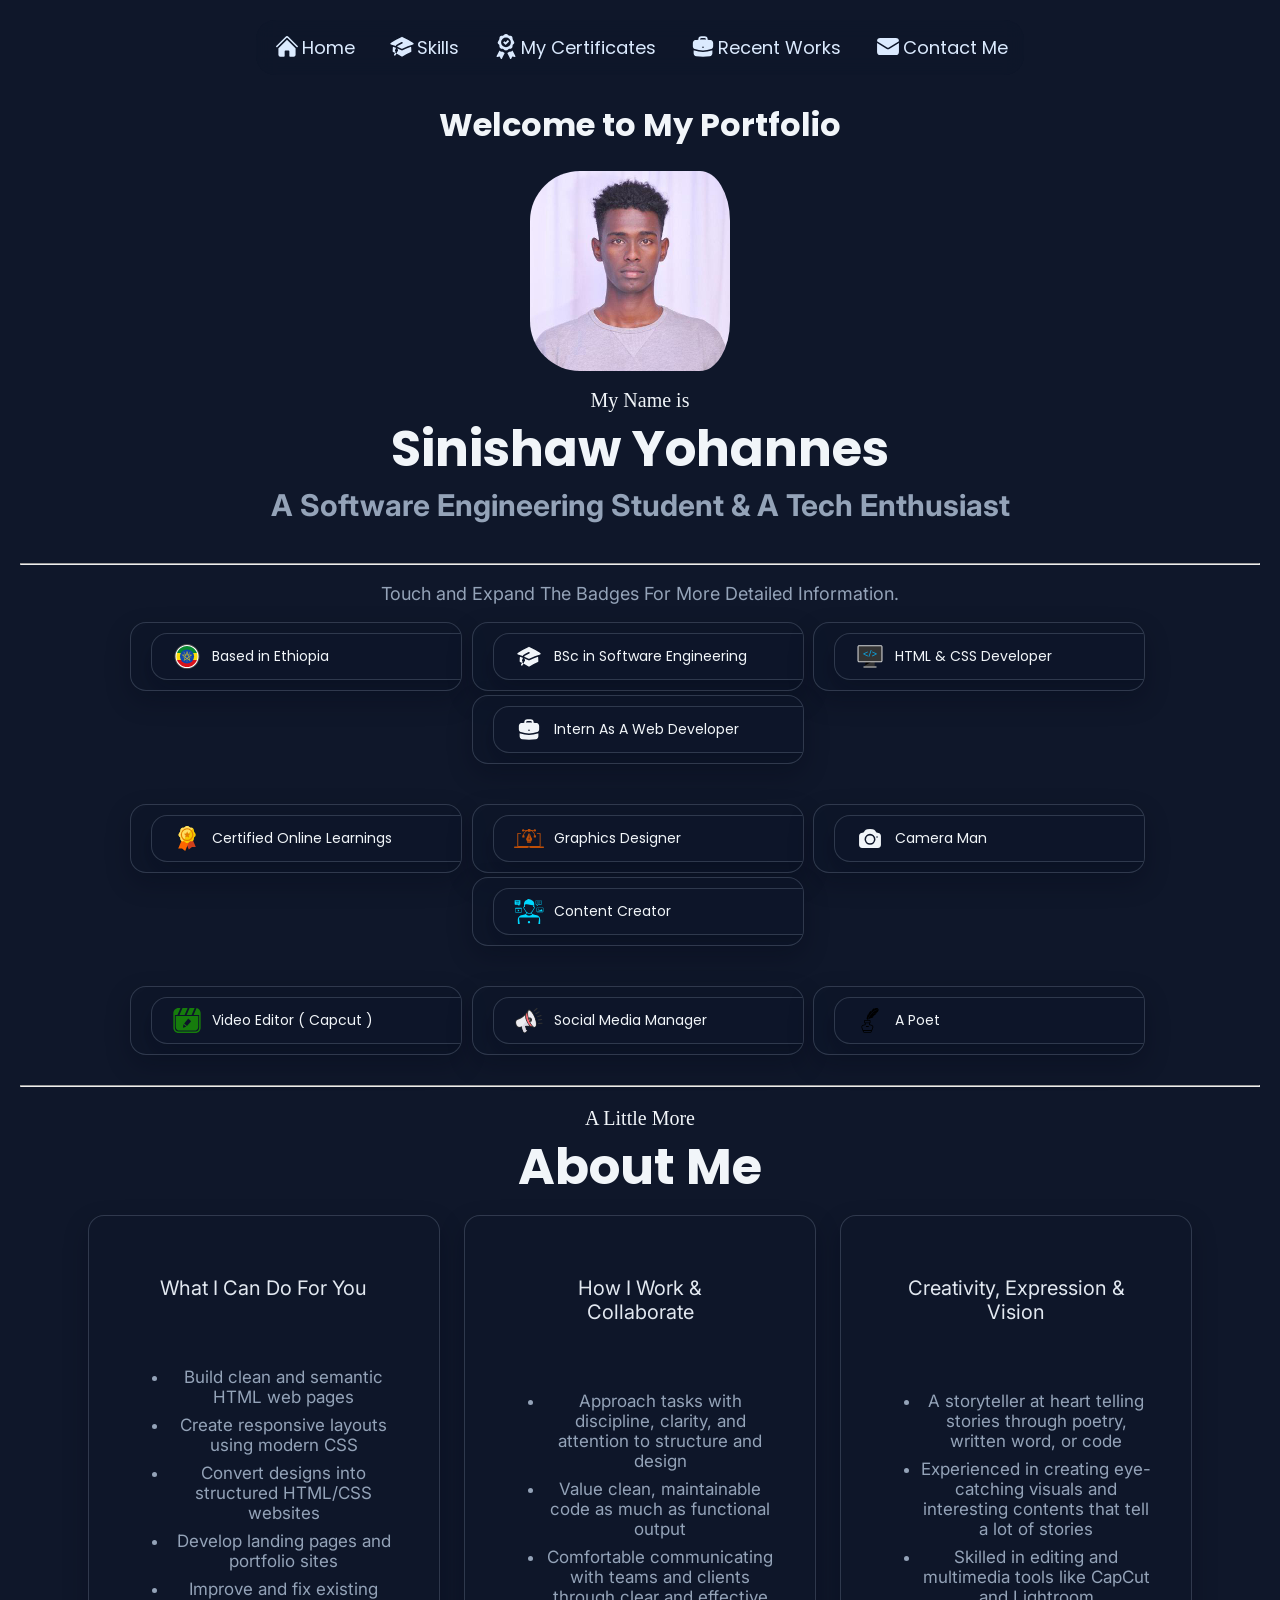
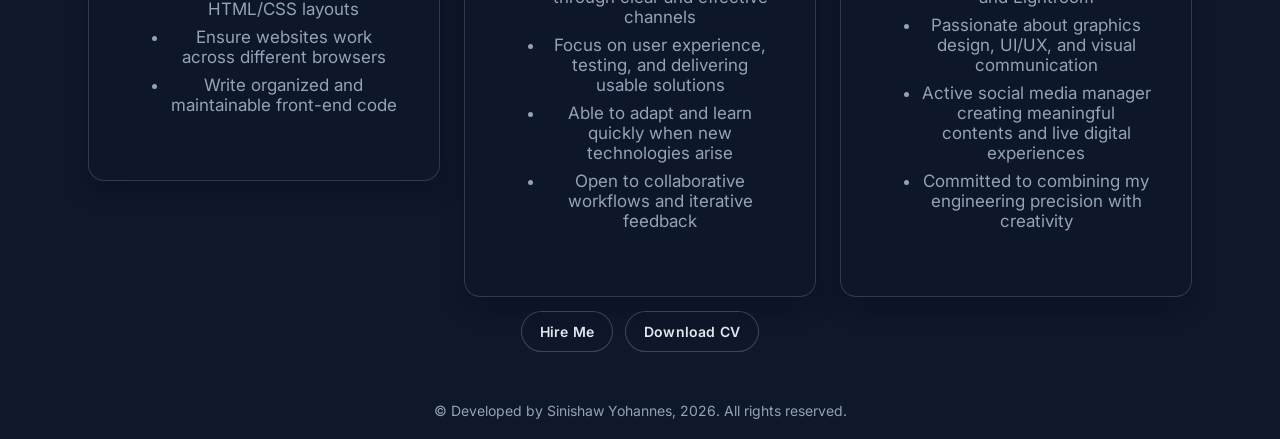
==== index.html @ 32e72fa3 "Fix portfolio structure" ====
<!DOCTYPE html>
<html lang="en">
<head>
    <meta charset="UTF-8">
    <meta name="viewport" content="width=device-width, initial-scale=1.0">
<!-- CSS -->
    <link  href="CSS/navigation.css" rel="stylesheet">
    <link  href="CSS/texts.css" rel="stylesheet">
    <link  href="CSS/body.css" rel="stylesheet">
    <link  href="CSS/badges.css" rel="stylesheet">
    <link  href="CSS/aboutme.css" rel="stylesheet">
    
<!-- Fonts -->
    <link href="https://fonts.googleapis.com/css2?family=Inter:wght@400;600&family=Poppins:wght@600&display=swap" rel="stylesheet">
   <link href="https://fonts.googleapis.com/css2?family=Satisfy&display=swap" rel="stylesheet">
   

</head>

<!-- Navigation Bar -->
<nav>
    <ul>
        <li >
            <a href="index.html">
               <svg xmlns="http://www.w3.org/2000/svg" viewBox="0 0 24 24" fill="currentColor" class="size-6">
                 <path d="M11.47 3.841a.75.75 0 0 1 1.06 0l8.69 8.69a.75.75 0 1 0 1.06-1.061l-8.689-8.69a2.25 2.25 0 0 0-3.182 0l-8.69 8.69a.75.75 0 1 0 1.061 1.06l8.69-8.689Z" />
                  <path d="m12 5.432 8.159 8.159c.03.03.06.058.091.086v6.198c0 1.035-.84 1.875-1.875 1.875H15a.75.75 0 0 1-.75-.75v-4.5a.75.75 0 0 0-.75-.75h-3a.75.75 0 0 0-.75.75V21a.75.75 0 0 1-.75.75H5.625a1.875 1.875 0 0 1-1.875-1.875v-6.198a2.29 2.29 0 0 0 .091-.086L12 5.432Z" />
            </svg>
                Home</a>
        </li>
        <li >
            <a href="HTML/skill.html">
                <svg xmlns="http://www.w3.org/2000/svg" viewBox="0 0 24 24" fill="currentColor" class="size-6">
                 <path d="M11.7 2.805a.75.75 0 0 1 .6 0A60.65 60.65 0 0 1 22.83 8.72a.75.75 0 0 1-.231 1.337 49.948 49.948 0 0 0-9.902 3.912l-.003.002c-.114.06-.227.119-.34.18a.75.75 0 0 1-.707 0A50.88 50.88 0 0 0 7.5 12.173v-.224c0-.131.067-.248.172-.311a54.615 54.615 0 0 1 4.653-2.52.75.75 0 0 0-.65-1.352 56.123 56.123 0 0 0-4.78 2.589 1.858 1.858 0 0 0-.859 1.228 49.803 49.803 0 0 0-4.634-1.527.75.75 0 0 1-.231-1.337A60.653 60.653 0 0 1 11.7 2.805Z" />
                 <path d="M13.06 15.473a48.45 48.45 0 0 1 7.666-3.282c.134 1.414.22 2.843.255 4.284a.75.75 0 0 1-.46.711 47.87 47.87 0 0 0-8.105 4.342.75.75 0 0 1-.832 0 47.87 47.87 0 0 0-8.104-4.342.75.75 0 0 1-.461-.71c.035-1.442.121-2.87.255-4.286.921.304 1.83.634 2.726.99v1.27a1.5 1.5 0 0 0-.14 2.508c-.09.38-.222.753-.397 1.11.452.213.901.434 1.346.66a6.727 6.727 0 0 0 .551-1.607 1.5 1.5 0 0 0 .14-2.67v-.645a48.549 48.549 0 0 1 3.44 1.667 2.25 2.25 0 0 0 2.12 0Z" />
                 <path d="M4.462 19.462c.42-.419.753-.89 1-1.395.453.214.902.435 1.347.662a6.742 6.742 0 0 1-1.286 1.794.75.75 0 0 1-1.06-1.06Z" />
             </svg>
                 Skills</a>
        </li>
        <li >
            <a href="HTML/certificates.html">
                <svg id="Layer_1" data-name="Layer 1" xmlns="http://www.w3.org/2000/svg" viewBox="0 0 92.35 122.88" fill="currentColor" class="size-6">
                <defs><style>.cls-1{fill-rule:evenodd;}</style></defs><title>certified</title>
                <path class="cls-1" d="M46.18,0a9.26,9.26,0,0,1,5.61,1.76C54,3.16,56.45,5.91,59.5,7.65c4.28,2.45,12.22-.93,16.29,5.11,2.37,3.52,2.48,6.28,2.66,9a15.8,15.8,0,0,0,3.72,9.63c5,6.6,6,11,3.45,15.57-1.75,3.11-5.44,4.85-6.29,6.82-1.82,4.2.19,7.37-2.3,12.27a13.05,13.05,0,0,1-7.93,6.78c-3,1-6-.43-8.39.58C56.5,75.19,53.39,79.3,50,80.34a13,13,0,0,1-7.73,0c-3.35-1-6.45-5.15-10.66-6.92-2.4-1-5.4.39-8.39-.58a13,13,0,0,1-7.94-6.78c-2.49-4.9-.48-8.07-2.3-12.27-.85-2-4.54-3.71-6.29-6.82C4.16,42.39,5.2,38,10.19,31.4a15.92,15.92,0,0,0,3.72-9.63c.17-2.73.28-5.49,2.66-9,4.06-6,12-2.66,16.29-5.11,3-1.74,5.51-4.49,7.7-5.88A9.29,9.29,0,0,1,46.18,0ZM89,113.07,77.41,111l-5.73,10.25c-4.16,5.15-6.8-3.31-8-6.26L52.57,94c2.57-.89,5.67-3.47,8.85-6.35,6.35.13,12.27-1,16.62-6.51l12.82,24.75L92,108.22c.87,3.09.41,5.13-3,4.85Zm-85.57,0L15,111l5.73,10.25c4.15,5.15,6.79-3.31,8-6.26L39.78,94c-2.57-.89-5.66-3.47-8.85-6.35-6.35.13-12.27-1-16.62-6.51L1.5,105.85.38,108.22c-.87,3.09-.41,5.13,3,4.85Zm36.13-76.8,4.72,4.45,9.49-9.64c.93-.95,1.52-1.71,2.68-.52l3.76,3.84c1.23,1.22,1.17,1.94,0,3.08L46.38,51c-2.45,2.41-2,2.56-4.51.09l-8.68-8.64a1.09,1.09,0,0,1,.1-1.69l4.36-4.52c.66-.68,1.19-.64,1.87,0Zm6.54-19.34A24.16,24.16,0,1,1,21.91,41.09,24.16,24.16,0,0,1,46.06,16.93Z"/>
                </svg>
                My Certificates</a>
        </li>
        <li >
            <a href="HTML/recentprojects.html">
                <svg xmlns="http://www.w3.org/2000/svg" viewBox="0 0 24 24" fill="currentColor" class="size-6">
                 <path fill-rule="evenodd" d="M7.5 5.25a3 3 0 0 1 3-3h3a3 3 0 0 1 3 3v.205c.933.085 1.857.197 2.774.334 1.454.218 2.476 1.483 2.476 2.917v3.033c0 1.211-.734 2.352-1.936 2.752A24.726 24.726 0 0 1 12 15.75c-2.73 0-5.357-.442-7.814-1.259-1.202-.4-1.936-1.541-1.936-2.752V8.706c0-1.434 1.022-2.7 2.476-2.917A48.814 48.814 0 0 1 7.5 5.455V5.25Zm7.5 0v.09a49.488 49.488 0 0 0-6 0v-.09a1.5 1.5 0 0 1 1.5-1.5h3a1.5 1.5 0 0 1 1.5 1.5Zm-3 8.25a.75.75 0 1 0 0-1.5.75.75 0 0 0 0 1.5Z" clip-rule="evenodd" />
                 <path d="M3 18.4v-2.796a4.3 4.3 0 0 0 .713.31A26.226 26.226 0 0 0 12 17.25c2.892 0 5.68-.468 8.287-1.335.252-.084.49-.189.713-.311V18.4c0 1.452-1.047 2.728-2.523 2.923-2.12.282-4.282.427-6.477.427a49.19 49.19 0 0 1-6.477-.427C4.047 21.128 3 19.852 3 18.4Z" />
             </svg>
                Recent Works</a>
        </li>
        <li >
            <a href="HTML/contactme.html">
                <svg xmlns="http://www.w3.org/2000/svg" viewBox="0 0 24 24" fill="currentColor" class="size-6">
                 <path d="M1.5 8.67v8.58a3 3 0 0 0 3 3h15a3 3 0 0 0 3-3V8.67l-8.928 5.493a3 3 0 0 1-3.144 0L1.5 8.67Z" />
                 <path d="M22.5 6.908V6.75a3 3 0 0 0-3-3h-15a3 3 0 0 0-3 3v.158l9.714 5.978a1.5 1.5 0 0 0 1.572 0L22.5 6.908Z" />
             </svg>
                Contact Me</a>
        </li>
    </ul>
</nav>

<body>
    <h1 class="h1" style="text-align:center;">Welcome to My Portfolio</h1>
    <img src="Images/ME.jfif" alt="Profile Picture" style="display: block; margin-left: auto; margin-right: auto; width: 200px; height: 200px; border-radius: 50px; padding-right: 20px;">
    <br>
    <p class="alm" style="text-align: center; margin-top: 0%;">My Name is</p>
    <h2 class="h2" style="margin-top: 0%;text-align: center;">Sinishaw Yohannes</h2>
    <h4 class="h3" style="text-align: center;">A Software Engineering Student & A Tech Enthusiast</h4><hr>
    
<p class="etb">Touch and Expand The Badges For More Detailed Information.</p>
<div style="text-align: center;">
      <details class="badge">
       <summary class="badge">
        <svg xmlns="http://www.w3.org/2000/svg" shape-rendering="geometricPrecision" text-rendering="geometricPrecision" image-rendering="optimizeQuality" fill-rule="evenodd" clip-rule="evenodd" viewBox="0 0 512 512" class="size-6">
            <path fill="#4D4D4D" fill-rule="nonzero" d="M256 0c70.683 0 134.689 28.663 181.012 74.987C483.336 121.311 512 185.316 512 256c0 70.683-28.664 134.689-74.988 181.012C390.689 483.336 326.683 512 256 512c-70.677 0-134.689-28.664-181.013-74.988C28.663 390.689 0 326.676 0 256c0-70.684 28.663-134.689 74.987-181.013C121.311 28.663 185.316 0 256 0z"/>
            <path fill="#fff" fill-rule="nonzero" d="M256.001 19.596c65.278 0 124.383 26.467 167.162 69.243 42.777 42.78 69.243 101.884 69.243 167.162S465.94 380.384 423.16 423.16c-42.776 42.78-101.881 69.246-167.159 69.246-65.278 0-124.382-26.466-167.162-69.243-42.776-42.779-69.243-101.884-69.243-167.162S46.063 131.619 88.839 88.839c42.78-42.776 101.884-69.243 167.162-69.243z"/>
            <path fill="#DA121A" fill-rule="nonzero" d="M460.082 328.122c-29.706 84.056-109.854 144.286-204.081 144.286-94.229 0-174.376-60.23-204.081-144.286h408.162z"/><path fill="#FCDD09" fill-rule="nonzero" d="M460.083 328.122H51.92c-7.974-22.56-12.326-46.83-12.326-72.121 0-25.428 4.4-49.826 12.456-72.49h407.902c8.056 22.664 12.456 47.062 12.456 72.49 0 25.291-4.354 49.561-12.325 72.121z"/>
            <path fill="#078930" fill-rule="nonzero" d="M459.953 183.511H52.049C81.86 99.647 161.91 39.594 256.001 39.594s174.141 60.053 203.952 143.917z"/><circle fill="#0F47AF" fill-rule="nonzero" cx="256" cy="256" r="144.61"/><path fill-rule="nonzero" d="M287.166 213.103L324 162.407l-36.834 50.696zm0 0zM306.428 272.385l59.598 19.365-59.598-19.365zm0 0z"/>
            <path fill="#FCDD09" fill-rule="nonzero" d="M324.001 349.593l-5.069-15.599-54.733-39.763 22.552-16.384-3.133-9.639-72.304 52.531-5.068 15.599 49.755-36.149 68 49.404zm-38.783-137.904l36.831-50.694 3.9 2.823-36.834 50.696-3.897-2.825zm-26.808 97.335v62.666h-4.821v-62.666h4.821zm-52.096-34.351l-59.595 19.364-1.488-4.576 59.598-19.363 1.485 4.575zm16.57-60.159l-36.834-50.696 3.9-2.823 36.831 50.694-3.897 2.825zm84.287 55.584l59.598 19.363-1.488 4.576-59.595-19.364 1.485-4.575zm-51.173-129.785l-5.066 15.599 20.905 64.339h-27.872l-3.132 9.641h89.37l13.27-9.641h-61.499l-25.976-79.938zm-110.023 79.938l13.267 9.641h67.651l-8.611 26.507 8.201 5.958 27.617-84.998-5.069-15.599-19.006 58.491h-84.05zm42.024 129.342l13.269-9.639 20.908-64.342 22.548 16.385 8.201-5.958-72.304-52.533h-16.402l49.755 36.149-25.975 79.938zm178.025-129.342h-16.399l-54.732 39.765-8.612-26.51h-10.137l27.617 84.998 13.27 9.642-19.006-58.491 67.999-49.404z"/>
            <path fill-rule="nonzero" d="M256 309.024v62.664-62.664zm0 0zM205.571 272.385l-59.597 19.365 59.597-19.365zm0 0zM224.833 213.103L188 162.407l36.833 50.696zm0 0z"/>
        </svg>
        Based in Ethiopia</summary>
        <div class="separator"></div>
        <div class="badge-content">
            <p class="badge-text">I live in Arba Minch,Ethiopia. A City located in Gamo Zone, South Ethiopia Region.</p>
        </div>
    </details>

    <details class="badge">
       <summary class="badge">
           <svg xmlns="http://www.w3.org/2000/svg" viewBox="0 0 24 24" fill="currentColor" class="size-6">
             <path d="M11.7 2.805a.75.75 0 0 1 .6 0A60.65 60.65 0 0 1 22.83 8.72a.75.75 0 0 1-.231 1.337 49.948 49.948 0 0 0-9.902 3.912l-.003.002c-.114.06-.227.119-.34.18a.75.75 0 0 1-.707 0A50.88 50.88 0 0 0 7.5 12.173v-.224c0-.131.067-.248.172-.311a54.615 54.615 0 0 1 4.653-2.52.75.75 0 0 0-.65-1.352 56.123 56.123 0 0 0-4.78 2.589 1.858 1.858 0 0 0-.859 1.228 49.803 49.803 0 0 0-4.634-1.527.75.75 0 0 1-.231-1.337A60.653 60.653 0 0 1 11.7 2.805Z" />
             <path d="M13.06 15.473a48.45 48.45 0 0 1 7.666-3.282c.134 1.414.22 2.843.255 4.284a.75.75 0 0 1-.46.711 47.87 47.87 0 0 0-8.105 4.342.75.75 0 0 1-.832 0 47.87 47.87 0 0 0-8.104-4.342.75.75 0 0 1-.461-.71c.035-1.442.121-2.87.255-4.286.921.304 1.83.634 2.726.99v1.27a1.5 1.5 0 0 0-.14 2.508c-.09.38-.222.753-.397 1.11.452.213.901.434 1.346.66a6.727 6.727 0 0 0 .551-1.607 1.5 1.5 0 0 0 .14-2.67v-.645a48.549 48.549 0 0 1 3.44 1.667 2.25 2.25 0 0 0 2.12 0Z" />
             <path d="M4.462 19.462c.42-.419.753-.89 1-1.395.453.214.902.435 1.347.662a6.742 6.742 0 0 1-1.286 1.794.75.75 0 0 1-1.06-1.06Z" />
           </svg>
        BSc in Software Engineering</summary>
        <div class="separator"></div>
        <div class="badge-content">
            <p class="badge-text">I am currently a 4th year student of Software Engineering in Arba Minch University.</p>
            <p class="badge-text">You can check it <a href="https://smis.amu.edu.et/pages/check_graduate" target="_blank">Here</a> using my student ID: NSR/855/15</p>
        </div>
    </details>

    <details class="badge">
        <summary class="badge">
        <svg version="1.1" id="Layer_1" xmlns="http://www.w3.org/2000/svg" xmlns:xlink="http://www.w3.org/1999/xlink" viewBox="0 0 512 512" xml:space="preserve" fill="#000000" class="size-6">
        <g id="SVGRepo_bgCarrier" stroke-width="0">
        </g><g id="SVGRepo_tracerCarrier" stroke-linecap="round" stroke-linejoin="round"></g>
        <g id="SVGRepo_iconCarrier"> <rect x="160" y="357.424" style="fill:#333333;" width="192" height="108.336"></rect> 
        <polygon points="160,376.16 274.24,376.16 160,434.064 "></polygon> <path style="fill:#999999;" d="M377.456,487.84H134.544c-9.424,0-17.12-7.712-17.12-17.12l0,0c0-9.424,7.712-17.12,17.12-17.12 H377.44c9.424,0,17.12,7.712,17.12,17.12l0,0C394.576,480.144,386.864,487.84,377.456,487.84z"></path> 
        <path style="fill:#D6D6D6;" d="M480,376.16H32c-17.6,0-32-14.4-32-32v-288c0-17.6,14.4-32,32-32h448c17.6,0,32,14.4,32,32v288 C512,361.76,497.6,376.16,480,376.16z"></path> 
        <rect x="21.968" y="46.096" style="fill:#333333;" width="468.16" height="308.128"></rect> <g> <path style="fill:#0BA4E0;" d="M119.664,196.288l91.824-44.56v17.424l-72.832,33.904v0.384l72.832,34.096v17.248l-91.824-44.56 C119.664,210.224,119.664,196.288,119.664,196.288z"></path> 
        <path style="fill:#0BA4E0;" d="M224.928,262.528l47.28-140.448h16.656l-47.28,140.448H224.928z"></path> <path style="fill:#0BA4E0;" d="M392.336,210.624L300.512,254.8v-17.248l74.016-34.096v-0.384l-74.016-34.096v-17.248l91.824,44.176 V210.624z"></path> </g> </g>
        </svg>
        HTML & CSS Developer</summary>
        <div class="separator"></div>
        <div class="badge-content">
            <!-- <p class="badge-text">Skilled in modern full-stack development, including HTML, CSS, JavaScript, React, Node.js, Express, MongoDB & SQL, Git/GitHub, API development and deployment.</p> -->
             <p class="badge-text">I have a strong foundation in HTML and have developed few web projects using HTML and CSS</p>
            <p class="badge-text">Learn more about my skills and projects in the <a href="HTML/skill.html#fswd">Skills</a> and <a href="HTML/recentprojects.html">Projects</a> sections.</p>
        </div>
    </details>

    <details class="badge">
        <summary class="badge">
        <svg xmlns="http://www.w3.org/2000/svg" viewBox="0 0 24 24" fill="currentColor" class="size-6">
        <path fill-rule="evenodd" d="M7.5 5.25a3 3 0 0 1 3-3h3a3 3 0 0 1 3 3v.205c.933.085 1.857.197 2.774.334 1.454.218 2.476 1.483 2.476 2.917v3.033c0 1.211-.734 2.352-1.936 2.752A24.726 24.726 0 0 1 12 15.75c-2.73 0-5.357-.442-7.814-1.259-1.202-.4-1.936-1.541-1.936-2.752V8.706c0-1.434 1.022-2.7 2.476-2.917A48.814 48.814 0 0 1 7.5 5.455V5.25Zm7.5 0v.09a49.488 49.488 0 0 0-6 0v-.09a1.5 1.5 0 0 1 1.5-1.5h3a1.5 1.5 0 0 1 1.5 1.5Zm-3 8.25a.75.75 0 1 0 0-1.5.75.75 0 0 0 0 1.5Z" clip-rule="evenodd" />
        <path d="M3 18.4v-2.796a4.3 4.3 0 0 0 .713.31A26.226 26.226 0 0 0 12 17.25c2.892 0 5.68-.468 8.287-1.335.252-.084.49-.189.713-.311V18.4c0 1.452-1.047 2.728-2.523 2.923-2.12.282-4.282.427-6.477.427a49.19 49.19 0 0 1-6.477-.427C4.047 21.128 3 19.852 3 18.4Z" />
        </svg>
        Intern As A Web Developer</summary>
        <div class="separator"></div>
        <div class="badge-content">
            <p class="badge-text">I am currently pursuing a 4-month internship as a web developer at Gamo Zone Science and Technology Department, where I will be learning and gaining practical experience in building and maintaining web applications.</p>
        </div>
    </details>

</div>
   
<br><br>

<div style="text-align: center;">

     <details class="badge">
        <summary class="badge">
        <?xml version="1.0" encoding="UTF-8"?>
        <!DOCTYPE svg PUBLIC "-//W3C//DTD SVG 1.1//EN" "http://www.w3.org/Graphics/SVG/1.1/DTD/svg11.dtd">
        <svg xmlns="http://www.w3.org/2000/svg" xml:space="preserve" width="360px" height="512px" version="1.1" shape-rendering="geometricPrecision" text-rendering="geometricPrecision" image-rendering="optimizeQuality" fill-rule="evenodd" clip-rule="evenodd" viewBox="0 0 360 511.48" xmlns:xlink="http://www.w3.org/1999/xlink" xmlns:xodm="http://www.corel.com/coreldraw/odm/2003" class="size-6">
        <g id="Layer_x0020_1">
        <metadata id="CorelCorpID_0Corel-Layer"/>
        <polygon fill="#D0401B" points="144.83,306.61 296.28,280.53 360,429.51 281.2,428.61 216.45,481.14 "/>
        <polygon fill="#FF6600" points="231.94,290.08 69.57,294.38 0,459.86 78.8,458.95 143.55,511.48 "/>
        <path fill="#F5C800" d="M183.21 0.03c9.35,-0.4 16.72,2.86 24.15,7.59 9.44,5.98 20.06,17.8 33.17,25.3 18.45,10.54 52.61,-4 70.11,21.99 10.21,15.16 10.69,27.04 11.45,38.78 0.82,12.67 3.04,24.32 16,41.47 21.47,28.38 25.94,47.27 14.88,66.96 -7.54,13.42 -23.41,20.88 -27.09,29.38 -7.81,18.09 0.83,31.72 -9.87,52.81 -7.43,14.62 -18.89,24.26 -34.16,29.18 -12.88,4.14 -25.8,-1.85 -36.1,2.48 -18.12,7.61 -31.48,25.3 -45.89,29.77 -5.57,1.73 -11.11,2.58 -16.65,2.54 -5.53,0.04 -11.08,-0.81 -16.64,-2.54 -14.42,-4.47 -27.78,-22.16 -45.9,-29.77 -10.3,-4.33 -23.22,1.66 -36.1,-2.48 -15.26,-4.92 -26.73,-14.56 -34.16,-29.18 -10.7,-21.09 -2.06,-34.72 -9.87,-52.81 -3.68,-8.5 -19.55,-15.96 -27.09,-29.38 -11.06,-19.69 -6.58,-38.58 14.88,-66.96 12.96,-17.15 15.18,-28.8 16,-41.47 0.76,-11.74 1.24,-23.62 11.45,-38.78 17.5,-25.99 51.66,-11.45 70.11,-21.99 13.12,-7.5 23.73,-19.32 33.17,-25.3 7.44,-4.73 14.81,-7.99 24.15,-7.59z"/>
        <path fill="#FFDD61" d="M183.21 0.04c9.35,-0.41 16.71,2.86 24.15,7.58 9.44,5.98 20.06,17.8 33.17,25.3 14.67,8.38 39.28,0.91 57.54,10.56l-206.12 271.42c-2.45,-0.2 -4.92,-0.62 -7.38,-1.41 -15.27,-4.92 -26.73,-14.55 -34.16,-29.18 -10.7,-21.09 -2.06,-34.72 -9.87,-52.81 -3.68,-8.5 -19.55,-15.96 -27.09,-29.38 -11.06,-19.69 -6.58,-38.58 14.87,-66.96 12.97,-17.14 15.19,-28.8 16.01,-41.47 0.76,-11.74 1.24,-23.62 11.44,-38.78 17.51,-26 51.68,-11.45 70.12,-21.99 13.12,-7.5 23.74,-19.32 33.17,-25.3 7.44,-4.72 14.81,-7.99 24.15,-7.58z"/>
        <circle fill="#E37E00" cx="182.71" cy="176.83" r="130.04"/>
        <path fill="#F5C800" d="M182.71 72.88c57.41,0 103.94,46.54 103.94,103.95 0,57.41 -46.53,103.95 -103.94,103.95 -57.41,0 -103.95,-46.54 -103.95,-103.95 0,-57.41 46.54,-103.95 103.95,-103.95z"/>
        <path fill="#FFDD61" d="M182.71 72.88c27.48,0 52.49,10.67 71.07,28.09l-127.44 163.2c-4.62,-2.98 -8.99,-6.33 -13.07,-9.99 -21.18,-19.02 -34.51,-46.63 -34.51,-77.35 0,-57.41 46.54,-103.95 103.95,-103.95z"/>
        <path fill="#E37E00" fill-rule="nonzero" d="M185.78 116.08l16.31 38.19 41.36 3.71c1.83,0.16 3.18,1.77 3.02,3.59 -0.07,0.89 -0.49,1.67 -1.12,2.21l0 0 -31.29 27.33 9.26 40.5c0.41,1.79 -0.71,3.57 -2.5,3.98 -0.92,0.21 -1.83,0.02 -2.56,-0.45l-35.55 -21.26 -35.66 21.32c-1.57,0.94 -3.61,0.43 -4.55,-1.14 -0.46,-0.77 -0.57,-1.64 -0.39,-2.45l0 0 9.26 -40.5 -31.3 -27.33c-1.38,-1.2 -1.52,-3.3 -0.31,-4.68 0.61,-0.7 1.46,-1.08 2.32,-1.13l41.26 -3.7 16.32 -38.21c0.72,-1.69 2.67,-2.47 4.35,-1.75 0.84,0.35 1.45,1 1.77,1.77l0 0z"/>
        </g>
       </svg>
        Certified Online Learnings</summary>
        <div class="separator"></div>
        <div class="badge-content">
            <!-- <p class="badge-text">I have completed various online courses and certifications in web development, including HTML, CSS, JavaScript, React, Node.js, Express, MongoDB & SQL, Git/GitHub, API development and deployment.</p> -->
             <p class="badge-text">I have completed various online courses and certifications including HTML and CSS</p>
            <p class="badge-text">You can check my certifications on <a href="HTML/certificates.html">My Certificates</a> section.</p>
    </div>
    </details>

    <details class="badge">
        <summary class="badge">
        <svg id="Layer_1" data-name="Layer 1" xmlns="http://www.w3.org/2000/svg" viewBox="0 0 122.88 77.39" class="size-6" fill="hsla(24, 100%, 46%, 0.801)">
        <defs><style>.cls-1{fill-rule:evenodd;}</style></defs><title>graphic-designing</title>
        <path class="cls-1" d="M2.52,71.63H15.11a2.19,2.19,0,0,1-1.63-2.1V18a2.18,2.18,0,0,1,2.18-2.17h13.8l-.89,3.58H17.37V68.91h87.86V19.4h-11l-1-3.58h13.46A2.17,2.17,0,0,1,108.82,18V69.52a2.17,2.17,0,0,1-1.63,2.1h13.17c3.36,0,3.36,5.77,0,5.77H2.52c-3.36,0-3.36-5.76,0-5.76ZM57.71,0h8.58a1.15,1.15,0,0,1,1.15,1.15V4H81a4.57,4.57,0,0,1,1.1-1.75h0a4.64,4.64,0,0,1,6.58,0h0a4.64,4.64,0,0,1,0,6.58h0a4.64,4.64,0,0,1-6.58,0h0A4.61,4.61,0,0,1,81,7H74a25.23,25.23,0,0,1,6.06,4.89A27.14,27.14,0,0,1,86.72,25.7H88.6A1.37,1.37,0,0,1,90,27.08v6.29a1.37,1.37,0,0,1-1.37,1.38H82.38A1.38,1.38,0,0,1,81,33.37V27.08a1.38,1.38,0,0,1,1.38-1.38h1.44a24.26,24.26,0,0,0-5.88-11.85,22.1,22.1,0,0,0-10.5-6.47V9.83A1.15,1.15,0,0,1,66.29,11H57.71a1.14,1.14,0,0,1-1.15-1.15V7.38a22,22,0,0,0-10.7,6.74A24.57,24.57,0,0,0,40.21,25.7h1.41A1.38,1.38,0,0,1,43,27.08v6.29a1.38,1.38,0,0,1-1.38,1.38H35.4A1.38,1.38,0,0,1,34,33.37V27.08A1.38,1.38,0,0,1,35.4,25.7h1.91a27.42,27.42,0,0,1,6.42-13.47A25.13,25.13,0,0,1,50,7H41.91a4.53,4.53,0,0,1-1.1,1.74h0a4.63,4.63,0,0,1-3.29,1.37,4.7,4.7,0,0,1-3.3-1.37h0a4.64,4.64,0,0,1,0-6.58h0a4.64,4.64,0,0,1,6.58,0h0A4.57,4.57,0,0,1,41.91,4H56.56V1.15A1.14,1.14,0,0,1,57.71,0ZM74.66,40.74,70.21,52.12,53.8,51.91,49.26,40.74c3.9-7,7.87-15.49,9.91-23l2.16.24L61.25,38.1a2.12,2.12,0,1,0,1.29-.05l.06-19.91L65.08,18c1.81,7.51,5.74,16,9.58,22.71ZM69.82,57H53.88V53.82H69.82V57ZM57.87,72.58H65c1.61,0,1.61,3.13,0,3.13H57.87c-1.61,0-1.62-3.13,0-3.13Z"/>
        </svg>
        Graphics Designer</summary>
        <div class="separator"></div>
        <div class="badge-content">
            <p class="badge-text">I have a passion for graphic design and have created various designs for personal projects and clients, including logos, social media graphics, posters, and more.</p>
            <p class="badge-text">You can check my previous graphic design projects in the <a href="HTML/recentprojects.html#gd">Graphic Design</a> section inside <a href="HTML/recentprojects.html">Recent Projects</a> tab.</p>
    </details>

    <details class="badge">
        <summary class="badge">
        <svg xmlns="http://www.w3.org/2000/svg" viewBox="0 0 24 24" fill="currentColor" class="size-6">
        <path d="M12 9a3.75 3.75 0 1 0 0 7.5A3.75 3.75 0 0 0 12 9Z" />
        <path fill-rule="evenodd" d="M9.344 3.071a49.52 49.52 0 0 1 5.312 0c.967.052 1.83.585 2.332 1.39l.821 1.317c.24.383.645.643 1.11.71.386.054.77.113 1.152.177 1.432.239 2.429 1.493 2.429 2.909V18a3 3 0 0 1-3 3h-15a3 3 0 0 1-3-3V9.574c0-1.416.997-2.67 2.429-2.909.382-.064.766-.123 1.151-.178a1.56 1.56 0 0 0 1.11-.71l.822-1.315a2.942 2.942 0 0 1 2.332-1.39ZM6.75 12.75a5.25 5.25 0 1 1 10.5 0 5.25 5.25 0 0 1-10.5 0Zm12-1.5a.75.75 0 1 0 0-1.5.75.75 0 0 0 0 1.5Z" clip-rule="evenodd" />
        </svg>
        Camera Man</summary>
        <div class="separator"></div>
        <div class="badge-content">
            <p class="badge-text">I have experience in photography and videography, capturing moments and creating visual content for personal projects and clients.</p>
            <p class="badge-text">You can check my previous photography and videography projects in the <a href="HTML/recentprojects.html#cw">Camera Works</a> section inside <a href="HTML/recentprojects.html">Recent Projects</a> tab.</p>
    </details>

    <details class="badge">
        <summary class="badge">
        <svg xmlns="http://www.w3.org/2000/svg" shape-rendering="geometricPrecision" text-rendering="geometricPrecision" image-rendering="optimizeQuality" fill-rule="evenodd" clip-rule="evenodd" viewBox="0 0 512 445.97" class="size-6" fill="#00d8ff">
        <path d="m76.83 122.53-20.86-20.01H8.46c-2.3 0-4.42-.96-5.96-2.48A8.42 8.42 0 0 1 0 94.06V29.13c0-2.33.97-4.44 2.49-5.97l.21-.19c1.52-1.43 3.57-2.31 5.76-2.31h85.18c2.3 0 4.43.97 5.96 2.5 1.53 1.53 2.5 3.66 2.5 5.97v64.93c0 2.31-.95 4.43-2.49 5.97l-.21.19a8.418 8.418 0 0 1-5.76 2.3H82.6v17.82c0 1.83-1.48 3.31-3.3 3.31-.99 0-1.87-.43-2.47-1.12zm325.96-10.13 17.14-16.43c.66-.64 1.52-.95 2.38-.95l50.87-.02c.53 0 1.03-.22 1.37-.56.34-.35.57-.85.57-1.38V34.44c0-.52-.23-1.02-.58-1.36-.35-.35-.84-.58-1.36-.58h-88.76c-.51 0-1.01.23-1.36.58-.35.35-.58.84-.58 1.36v58.62c0 .52.22 1.02.58 1.37.34.34.84.57 1.36.57h14.94c1.89 0 3.43 1.55 3.43 3.44v13.96zM255.64 393.17c11.22 0 20.32 9.1 20.32 20.32s-9.1 20.31-20.32 20.31-20.31-9.09-20.31-20.31c0-11.22 9.09-20.32 20.31-20.32zm-52.16-115.82c26.42 29.69 86.25 24.46 108.37.15-5.14-5.74-10.61-13.78-15.32-20.68-1.06-1.55-2.07-3.04-3.04-4.44-9.98 6.72-21.86 10.85-36.76 10.81-16.59-.04-29.5-5.73-40.23-14.43-3.02 8.99-7.43 21.37-11.69 27.27-.38.53-.83.97-1.33 1.32zm102.84 52.62H92.33c-8.14 0-14.75 7.62-13.53 16.93l12.82 99.07H59.03c.02-52.91-18.75-117.82 36.61-148.69 20.62-11.5 78.61-15.4 101.79-30.59 3.55-6.65 7.48-18.59 9.82-25.71.27-.8-.16.52.24-.69-8.52-9.15-15.48-19.96-22.17-30.59l-19.09-30.35c-6.98-10.42-10.61-19.94-10.84-27.74-.1-3.68.52-7.02 1.88-9.94 1.42-3.07 3.61-5.64 6.57-7.63 1.37-.93 2.92-1.71 4.62-2.36-1.24-16.46-1.7-37.22-.9-54.58.41-4.13 1.2-8.25 2.35-12.37 6.99-24.98 28.46-42.97 52.98-51.44 11.89-4.11 7.3-13.91 19.33-13.26 28.5 1.56 72.47 19.92 89.37 39.41 23.68 27.3 17.57 60.91 16.77 94.21 5.3 1.61 8.69 4.97 10.08 10.4 1.54 6.02-.13 14.51-5.24 26.08h-.01c-.1.21-.2.42-.32.62l-21.76 35.84c-8.39 13.81-16.91 27.66-28.27 38.3l-.56.51c1.09 1.57 2.27 3.29 3.5 5.1 3.78 5.54 8.08 11.85 12.07 16.78 23.64 14.7 80.55 18.66 100.88 30 50.9 28.37 33.5 98.44 36.46 148.69h-32.44l12.82-99.07c1.21-9.32-5.39-16.93-13.53-16.93H306.32zM179.47 140.49c-4.23.17-7.43 1.05-9.63 2.52-1.25.84-2.17 1.91-2.76 3.18-.65 1.42-.95 3.14-.9 5.12.17 5.81 3.21 13.4 9.1 22.15l.08.13 19.1 30.36c7.66 12.18 15.68 24.59 25.66 33.71 9.59 8.77 21.23 14.71 36.61 14.75 16.67.04 28.86-6.14 38.75-15.4 10.29-9.62 18.41-22.83 26.41-36l21.51-35.43c4.01-9.15 5.47-15.27 4.55-18.86-.54-2.14-2.91-3.18-6.93-3.39-.85-.04-1.73-.05-2.62-.03-.96.03-1.96.1-3 .19-.58.06-1.13.02-1.67-.1-1.91.1-3.88-.03-5.89-.33l7.37-32.6c-54.66 8.62-95.54-31.98-153.32-8.11l4.16 38.42c-2.33.11-4.54.03-6.58-.28zm249.61 33.4c4.09 0 7.41 3.32 7.41 7.42 0 4.09-3.32 7.42-7.41 7.42-4.1 0-7.43-3.33-7.43-7.42 0-4.1 3.33-7.42 7.43-7.42zm30.69 31.85 14.85-25.67 19.79 25.53v14.35h-84.92v-4.94l13.49-.31 6.18-15.15 3.09 10.82h9.28l8.04-20.72 10.2 16.09zm-55.47-55.26h95.3c3.4 0 6.51 1.4 8.76 3.64l.2.23c2.13 2.23 3.44 5.26 3.44 8.54v61.14c0 3.39-1.4 6.5-3.65 8.75-2.27 2.26-5.35 3.66-8.75 3.66h-95.3c-3.39 0-6.5-1.41-8.75-3.66a12.327 12.327 0 0 1-3.65-8.75v-61.14c0-3.41 1.4-6.52 3.65-8.77a12.36 12.36 0 0 1 8.75-3.64zm95.3 7.83h-95.3c-1.25 0-2.4.52-3.23 1.34-.82.83-1.34 1.98-1.34 3.24v61.14c0 1.26.52 2.41 1.34 3.23a4.5 4.5 0 0 0 3.23 1.35h95.3c1.25 0 2.4-.51 3.22-1.34a4.54 4.54 0 0 0 1.35-3.24v-61.14c0-1.2-.47-2.3-1.21-3.12l-.13-.12a4.61 4.61 0 0 0-3.23-1.34zm-98.87-81c-1.9 0-3.45-1.54-3.45-3.44s1.55-3.44 3.45-3.44h47.56a3.44 3.44 0 1 1 0 6.88h-47.56zm0-21.1c-1.9 0-3.45-1.54-3.45-3.44s1.55-3.45 3.45-3.45h58.32c1.9 0 3.44 1.55 3.44 3.45 0 1.9-1.54 3.44-3.44 3.44h-58.32zm22.95 45.67-21.8 20.9c-.63.68-1.53 1.11-2.52 1.11-1.9 0-3.44-1.55-3.44-3.44v-18.57h-11.5c-2.42 0-4.64-1-6.23-2.59a8.843 8.843 0 0 1-2.59-6.23V34.44c0-2.41 1.01-4.63 2.6-6.22 1.6-1.6 3.81-2.6 6.22-2.6h88.76c2.41 0 4.63 1 6.22 2.6a8.783 8.783 0 0 1 2.59 6.22v58.62c0 2.42-.99 4.62-2.58 6.22-1.61 1.6-3.81 2.6-6.23 2.6h-49.5zM21.51 156.72h94.58c3.24 0 6.21 1.34 8.34 3.49 2.16 2.13 3.49 5.1 3.49 8.34v61.49c0 3.23-1.34 6.19-3.48 8.33-2.16 2.16-5.12 3.5-8.35 3.5H21.51c-3.24 0-6.2-1.34-8.35-3.48l-.24-.27c-2-2.12-3.23-4.97-3.23-8.08v-61.49c0-3.24 1.33-6.2 3.47-8.34 2.16-2.15 5.12-3.49 8.35-3.49zm38.98 32.42 19.88 13.87c.35.21.66.49.9.85.94 1.35.6 3.21-.75 4.14l-19.84 13.71c-.52.43-1.18.68-1.89.68-1.65 0-2.99-1.34-2.99-2.99v-27.83c.02-.59.19-1.19.56-1.7a2.957 2.957 0 0 1 4.13-.73zm59.62-13.08H17.49v53.98c0 1.03.39 1.98 1.02 2.68l.17.16c.73.72 1.74 1.18 2.83 1.18h94.58c1.1 0 2.12-.45 2.83-1.17.74-.74 1.19-1.75 1.19-2.85v-53.98zM77.98 67.73c2.4 0 4.35 1.94 4.35 4.34 0 2.39-1.95 4.34-4.35 4.34H32.35c-2.39 0-4.34-1.95-4.34-4.34 0-2.4 1.95-4.34 4.34-4.34h45.63zm0-23.16c2.4 0 4.35 1.95 4.35 4.34 0 2.4-1.95 4.35-4.35 4.35H22.03c-2.4 0-4.35-1.95-4.35-4.35 0-2.39 1.95-4.34 4.35-4.34h55.95z"/>
        </svg>
        Content Creator</summary>
        <div class="separator"></div>
        <div class="badge-content">
            <p class="badge-text">I have experience in creating content for YouTube. I enjoy creating and sharing experiences through multimedia content.</p>
            <p class="badge-text">You can check my previous content creation projects for YouTube in the <a href="HTML/recentprojects.html#ccsmve">Content Creation</a> section inside <a href="HTML/recentprojects.html">Recent Projects</a> tab.</p>
    </div>
    </details>

</div>

<br><br>

<div style="text-align: center;">

    <details class="badge">
        <summary class="badge">
        <svg xmlns="http://www.w3.org/2000/svg" shape-rendering="geometricPrecision" text-rendering="geometricPrecision" image-rendering="optimizeQuality" fill-rule="evenodd" clip-rule="evenodd" viewBox="0 0 512 468.554" class="size-6" fill="#1caa00b2">
        <path d="M45.451 148.06h421.098v206.033c0 37.884-31.128 69.009-69.012 69.009H114.463c-37.906 0-69.012-31.102-69.012-69.009V148.06zM97.632 0h36.134l-56.57 129.552H28.619v241.373c0 18.956 7.776 36.205 20.289 48.717 12.519 12.519 29.777 20.292 48.724 20.292h316.736c18.941 0 36.196-7.78 48.715-20.298 12.518-12.519 20.298-29.774 20.298-48.711V129.552h-103.43l55.552-127.23c18.413 4.103 34.911 13.441 47.818 26.351C501.017 46.364 512 70.788 512 97.632v273.293c0 26.841-10.995 51.255-28.682 68.946-17.691 17.69-42.112 28.683-68.95 28.683H97.632c-26.845 0-51.269-10.986-68.959-28.677C10.989 422.193 0 397.785 0 370.925V97.632c0-26.867 10.983-51.281 28.667-68.965C46.351 10.983 70.765 0 97.632 0zm74.069 0h96.15l-56.57 129.552h-96.15L171.701 0zm133.63 0h93.252l-56.567 129.552h-93.258L305.331 0zm-63.062 353.629l-61.812 16.466 8.951-66.325 52.861 49.859zm33.858-150.64c1.593-1.835 4.879-2.678 7.14-1.068l46.834 42.597c1.985 1.982 1.906 5.026-.158 7.15l-74.239 86.891-52.807-49.862 73.23-85.708z"/>
        </svg>
        Video Editor ( Capcut )</summary>
        <div class="separator"></div>
        <div class="badge-content">
            <p class="badge-text">I have experience in video editing using Capcut. I edit videos for YouTube and other platforms.</p>
            <p class="badge-text">You can check my previous video editing projects for YouTube in the <a href="/HTML/recentprojects.html#ccsmve">Content Creation</a> section inside <a href="/HTML/recentprojects.html">Recent Projects</a> tab.</p> 
    </details>

    <details class="badge">
        <summary class="badge">
        <svg xmlns="http://www.w3.org/2000/svg" shape-rendering="geometricPrecision" text-rendering="geometricPrecision" image-rendering="optimizeQuality" fill-rule="evenodd" clip-rule="evenodd" viewBox="0 0 512 470.605" class="size-6">
        <path fill="#333" fill-rule="nonzero" d="M344.323 189.398c-185.654-509.961 164.288 451.303 0 0zM.006 274.208c-.296-26.257 9.654-49.868 32.868-59.155.862-1.3 1.707-2.308 3.211-3.568 2.682-2.25 5.117-2.917 8.271-4.119 111.299-40.944 154.013-104.741 178.306-141.025 7.092-10.592 12.749-19.04 18.586-24.867 3.238-3.233 5.784-5.311 9.611-6.748 3.955-1.486 7.636-1.621 12.763-.797 11.258 1.807 22.804 9.317 34.09 21.008 24.993 25.89 51.345 74.957 69.931 126.007 18.674 51.3 29.726 105.327 24.013 140.899-2.355 14.671-7.549 26.712-16.147 35.01l-.013-.013c-.499.479-1.046.923-1.638 1.325-5.906 4.013-11.477 5.573-17.242 5.793-4.982.191-9.346-.656-14.195-1.663-8.73-1.815-17.087-4.198-26.095-6.766-29.331-8.361-65.922-18.786-124.062-11.965-1.159 3.852-2.009 7.966-2.045 11.639-.023 2.442.223 4.379.936 5.031l.982.895c5.441 4.95 8.122 7.382 9.728 13.387 1.254 4.696.73 8.742-.301 16.706l-.345 2.681c-.581 4.569 1.766 5.571 4.109 6.57 6.868 2.929 13.735 5.856 17.459 15.799a12.37 12.37 0 01.836 7.345c-2.984 15.325-12.029 23.102-21.069 30.876-1.777 1.528-3.558 3.059-5.146 4.563l-.021-.022c-.257.243-.525.478-.805.703-21.558 17.238-36.55 12.102-48.148-2.403-7.394-9.246-12.077-22.156-16.448-34.207l-1.798-4.881c-6.24-16.889-10.921-37.082-15.653-58.101l-1.191.367a667.431 667.431 0 00-14.308 4.417c-.469.151-.712.248-.911.327-4.252 1.691-6.384 2.536-9.811 1.308-28.317 7.271-51.861-6.526-67.678-28.657-6.456-9.035-11.564-19.52-15.078-30.444C2.064 296.596.131 285.176.006 274.208z"/><path fill="#EDECF1" d="M41.141 225.308c-58.58 17.233-20.206 151.415 48.412 127.938 2.642 1.651 2.605.873 5.693-.123a640.23 640.23 0 0128.504-8.49c5.681 25.047 10.835 49.679 18.098 69.338 9.267 25.077 18.918 58.561 47.009 36.098 8.861-8.391 19.86-14.858 22.571-28.784-4.509-13.529-25.473-5.551-22.5-28.937 2.06-16.195 2.513-15.039-6.13-22.932-8.752-7.993-4.192-26.164.368-37.2 30.512-4.222 55.463-3.969 76.625-1.584-26.803-30.317-45.78-62.409-57.511-95.876-11.772-33.59-16.21-68.415-13.907-104.087-29.166 30.577-72.25 63.528-139.742 88.357-5.491 2.021-4.36 1.286-7.49 6.282z"/><path fill="#333" fill-rule="nonzero" d="M307.384 353.208c-7.305-2.011-32.968-6.918-37.678-11.815-32.094-33.45-54.299-69.183-67.426-106.637-13.649-38.95-17.442-79.56-12.292-121.227.01.001 2.182-5.626 2.526-6.073 8.179-10.61 16.361-22.303 23.8-32.933 10.112-14.453 18.934-27.06 24.934-33.049 3.238-3.233 5.784-5.311 9.611-6.748 3.955-1.486 7.636-1.621 12.763-.797 11.258 1.807 22.804 9.317 34.09 21.008 24.993 25.89 51.345 74.957 69.931 126.007 18.674 51.3 29.726 105.327 24.013 140.899-2.355 14.671-7.549 26.712-16.147 35.01l-.013-.013c-.499.479-1.046.923-1.638 1.325-5.907 4.015-11.479 5.571-17.242 5.791-4.985.192-9.346-.655-14.195-1.661-8.289-1.723-21.489-5.358-35.037-9.087z"/>
        <path fill="#FD6974" d="M278.645 332.794c12.561 2.98 29.835 7.917 44.655 11.928-30.325-30.381-55.091-77.058-71.837-124.843-17.875-51.006-26.663-104.043-23.415-140.522-8.014 11.446-16.969 24.326-25.72 35.678-9.678 78.292 13.551 152.34 76.317 217.759z"/>
        <path fill="#DBD9E5" d="M123.627 344.536c4.723 20.995 12.075 52.801 18.221 69.435 9.265 25.077 18.918 58.561 47.009 36.098 8.861-8.391 19.86-14.858 22.571-28.784-4.509-13.529-25.473-5.551-22.5-28.937 2.06-16.195 2.513-15.039-6.13-22.932-8.426-7.696-4.512-24.825-.14-35.939 11.438-5.612 42.498-6.159 76.696-2.751-21.493-24.321-37.738-47.042-52.252-82.478-32.723 28.704-50.752 67.583-83.475 96.288z"/>
        <path fill="#333" fill-rule="nonzero" d="M234.923 50.104c2.035-4.869 4.802-8.691 8.211-11.53 7.619-6.348 16.735-7.1 26.764-3.151 7.236 2.849 15.071 8.446 23.09 16.24 18.048 17.538 38.596 47.708 55.662 82.839 21.729 44.725 39.401 97.5 45.584 139.979 3.042 20.889 3.327 39.634.02 54.264-3.985 17.635-13.006 29.817-28.257 34.034-5.229 1.444-10.953 1.835-17.189 1.056a12.364 12.364 0 01-6.572-2.891c-38.985-27.882-70.662-83.678-90.773-141.065-23.576-67.275-31.352-138.093-16.54-169.775zm120.031 14.372c-4.087 3.367-10.122 2.805-13.489-1.278-3.366-4.088-2.807-10.123 1.279-13.489l57.468-47.512c4.083-3.366 10.121-2.805 13.488 1.279 3.363 4.086 2.805 10.122-1.282 13.491l-57.464 47.509zm80.732 234.809c-5.29.242-9.728-3.884-9.919-9.191-.24-5.284 3.884-9.729 9.19-9.917l67.118-2.521c5.254-.173 9.696 3.956 9.919 9.19a9.602 9.602 0 01-9.17 9.97l-67.138 2.469zm-1.917-65.207c-5.247.7-10.069-2.997-10.752-8.19-.699-5.247 2.999-10.071 8.191-10.753l62.008-8.239c5.247-.703 10.071 2.997 10.751 8.19.702 5.245-2.999 10.071-8.188 10.751l-62.01 8.241zm-13.046-59.864c-5.002 1.734-10.465-.913-12.205-5.917a9.588 9.588 0 015.915-12.205l63.582-22.067c4.986-1.792 10.471.91 12.205 5.913a9.597 9.597 0 01-5.915 12.208l-63.582 22.068zm-29.985-57.655c-4.593 2.624-10.432 1.024-13.057-3.566-2.621-4.593-1.021-10.431 3.571-13.055l60.245-34.563c4.592-2.626 10.431-1.026 13.055 3.564 2.622 4.593 1.021 10.431-3.572 13.055l-60.242 34.565z"/><path fill="#fff" d="M246.374 54.901c12.707-30.515 58.216 17.306 91.101 84.993 44.828 92.271 71.882 218.986 12.84 211.601C270 295.205 220.643 108.066 246.374 54.901z"/>
        <path fill="#EDECF1" d="M344.966 156.013c40.143 90.193 61.02 202.445 5.349 195.482-25.055-17.559-47.095-47.854-64.784-82.841-32.261-73.557-45.799-160.022-29.611-193.468 12.445-29.886 56.349 15.366 89.046 80.827z"/>
        <path fill="#333" d="M313.581 222.046c0 19.45-23.747 58.467-31.771 41.772-12.338-25.673-22.371-52.209-28.72-80.613-2.026-9.109 60.491-7.901 60.491 38.841z"/>
        </svg>
        Social Media Manager</summary>
        <div class="separator"></div>
        <div class="badge-content">
            <p class="badge-text">I am currently managing social media accounts and collaborating with other social media managers too. I create and schedule posts, write scripts, engage with followers, and analyze performance metrics. I also have an iphone 12, a professional microphone and a digital camera as a content creating kit.</p>
            <p class="badge-text">I am currently managing 2 YouTube Channels and they are mentioned in <a href="HTML/recentprojects.html#ccsmve">Content Creation</a> section inside <a href="HTML/recentprojects.html">Recent Projects</a> tab.</p>
    </div>
    </details>

    <details class="badge">
        <summary class="badge">
        <?xml version="1.0" encoding="UTF-8"?>
        <!DOCTYPE svg PUBLIC "-//W3C//DTD SVG 1.1//EN" "http://www.w3.org/Graphics/SVG/1.1/DTD/svg11.dtd">
        <svg xmlns="http://www.w3.org/2000/svg" xml:space="preserve" width="353px" height="512px" version="1.1" shape-rendering="geometricPrecision" text-rendering="geometricPrecision" image-rendering="optimizeQuality" fill-rule="evenodd" clip-rule="evenodd" viewBox="0 0 353 512.32" xmlns:xlink="http://www.w3.org/1999/xlink" xmlns:xodm="http://www.corel.com/coreldraw/odm/2003" fill="currentColor" class="size-6">
        <g id="Layer_x0020_1">
        <metadata id="CorelCorpID_0Corel-Layer"/>
        <path fill="black" fill-rule="nonzero" d="M74.05 244.67l38.71 0c1.5,-4.16 2.96,-8.33 4.3,-12.54l-17.01 -27.12 12.78 4.82 -5.65 -15.84 8.53 3c-6.84,-29.82 3.66,-51.96 20.14,-71.46 -4.28,25.57 -5.73,48.13 -2.5,65.73 -0.89,-51.13 14.71,-112.63 74.32,-141.43 -4.89,14.88 -8.31,30.5 -8.94,47.49 20.95,-57.37 23.5,-76.06 71.4,-96.75l-15.49 35.85c3.97,-6.72 8.98,-12.18 12.38,-17.97 16.98,-28.98 77.01,-22.55 84.98,10.4 1.22,5.07 1.28,10.19 0.41,15.33 -10.99,47.95 -52.78,70.02 -120.22,70.57 10.78,6.38 46.02,4.81 83.36,-6.29 -27.47,23.87 -48.51,49.98 -87.25,66.72 5.53,2.11 15.82,2.38 24.78,2.89 -22.36,19.23 -55.49,30.9 -96.54,36.16 5.18,5.27 19.71,2.3 35,6.33l-39.51 9.67 11.64 4.65 -27.29 -2.7c12.39,-28.04 26.16,-54.82 42.52,-79.24 40.11,-59.89 93.01,-101.98 162.38,-123.98 -6.51,-0.02 -12.83,0.76 -19,2.12 -22.58,4.98 -46.94,19.39 -65.83,32.27 -35.47,24.19 -62.32,53.17 -86.3,88.8 -22.05,32.77 -35.33,60.54 -45.99,92.52l46.04 0c4.57,0 8.74,1.88 11.77,4.9l0.05 0.05c3.01,3.03 4.88,7.19 4.88,11.75l0 36.45c0,4.56 -1.88,8.74 -4.91,11.78l0.01 0.01c-2.38,2.38 -5.47,4.05 -8.92,4.66l0 21.82c3.4,1.18 7.36,2.46 11.56,3.8 21.21,6.79 47.87,15.34 56.04,31.64 3.32,6.64 4.16,13.61 3.23,21.24 -0.83,6.86 -3.1,14.21 -6.21,22.4l-24.58 67.59 -0.35 0.79c-3.72,7.58 -8.2,13.82 -13.48,18.57 -5.46,4.92 -11.75,8.28 -18.91,9.92 -0.68,0.18 -1.4,0.28 -2.13,0.28l-112.25 0c-0.56,-0.01 -1.13,-0.07 -1.71,-0.19 -7.33,-1.6 -13.76,-4.99 -19.34,-10.01 -5.17,-4.66 -9.57,-10.75 -13.25,-18.13 -0.22,-0.39 -0.41,-0.8 -0.57,-1.23l-24.58 -67.59c-3.02,-7.96 -5.25,-15.14 -6.13,-21.91 -0.98,-7.54 -0.31,-14.4 2.71,-20.89 7.87,-16.9 35.04,-25.61 56.58,-32.51 4.16,-1.33 8.09,-2.59 11.46,-3.77l0 -21.83c-3.43,-0.6 -6.52,-2.27 -8.89,-4.64l-0.04 0c-3.02,-3.03 -4.89,-7.21 -4.89,-11.8l0 -36.45c0,-4.6 1.87,-8.78 4.89,-11.8 3.02,-3.02 7.2,-4.9 11.81,-4.9zm19.27 126.18l57.6 0 0 16.23 -57.6 0 0 -16.23zm-55.93 81.77l169.47 0 15.69 -43.15c2.68,-7.05 4.61,-13.22 5.27,-18.6 0.56,-4.62 0.16,-8.62 -1.59,-12.12 -5.1,-10.19 -28.18,-17.58 -46.54,-23.46 -6.63,-2.12 -12.71,-4.07 -17.76,-6.14 -3.14,-1.27 -5.03,-4.29 -5.04,-7.48l-0.03 0 0 -27.16 -69.47 0 0 27.16c0,3.7 -2.47,6.81 -5.84,7.79 -4.88,1.95 -10.64,3.79 -16.9,5.8 -18.53,5.94 -41.92,13.44 -46.82,23.96 -1.63,3.5 -1.96,7.45 -1.38,11.95 0.69,5.26 2.61,11.35 5.25,18.3l15.69 43.15zm163.57 16.23l-157.67 0 2.93 8.06c2.73,5.45 5.91,9.87 9.57,13.17 3.26,2.94 6.96,4.97 11.12,6.02l110.43 0c4.16,-1.05 7.85,-3.08 11.12,-6.02 3.66,-3.3 6.84,-7.72 9.57,-13.17l2.93 -8.06zm-30.76 -207.96l-96.15 0c-0.13,0 -0.25,0.06 -0.33,0.15 -0.09,0.09 -0.15,0.21 -0.15,0.33l0 36.45c0,0.12 0.06,0.23 0.15,0.32 0.07,0.1 0.19,0.15 0.33,0.15l5.23 0 85.69 0 5.23 0c0.12,0 0.24,-0.06 0.33,-0.15l0.03 0c0.07,-0.07 0.12,-0.19 0.12,-0.32l0 -36.45c0,-0.14 -0.05,-0.26 -0.12,-0.33l-0.03 -0.03c-0.07,-0.07 -0.19,-0.12 -0.33,-0.12z"/>
        </g>
        </svg>
        A Poet</summary>
        <div class="separator"></div>
        <div class="badge-content">
            <p class="badge-text">I have a passion for poetry and creative writing. I enjoy expressing myself through words and exploring different themes and emotions in my poetry.</p>
            <p class="badge-text">And I think that's why I'm great at storytelling and communicating ideas effectively. Which makes me a good fit for any creative project.</p>
    </div>
    </details>

</div>

<br><hr>

<p class="alm">A Little More</p>
<h2 class="h2" style="text-align: center; margin-top: 0%;">About Me</h2>
   
<div style="text-align: center;">

<div class="aboutme">
   <span>
    <span style="font-size:20px; margin-bottom:0px; color: #e2e8f0;">What I Can Do For You</span>
    <ul>
        <li>Build clean and semantic HTML web pages</li>
        <li>Create responsive layouts using modern CSS</li>
        <li>Convert designs into structured HTML/CSS websites</li>
        <li>Develop landing pages and portfolio sites</li>
        <li>Improve and fix existing HTML/CSS layouts</li>
        <li>Ensure websites work across different browsers</li>
        <li>Write organized and maintainable front-end code</li>
    </ul>
</span>
    <!-- <span>
        <span style="font-size:20px; margin-bottom:0px; color: #e2e8f0;">Professional Identity & Journey</span>
        <ul> 
           <li>Software Engineering student</li>
           <li>Practical experience as a Full Stack Web Developer through an internship and personal projects</li>
           <li>Built and maintained real web applications in real-world scenarios</li> 
           <li>Naturally curious engineer who enjoys both front and backend logic</li>
           <li>Comfortable navigating from UI to deployment</li>
           <li>Passionate about solving problems that matter</li>
        </ul>
    </span> -->
</div>

<div class="aboutme">
    <span>
        <span style="font-size:20px; margin-bottom:0px; color: #e2e8f0;">How I Work & Collaborate</span>
        <ul>
           <li>Approach tasks with discipline, clarity, and attention to structure and design</li>
           <li>Value clean, maintainable code as much as functional output</li>
           <li>Comfortable communicating with teams and clients through clear and effective channels</li> 
           <li>Focus on user experience, testing, and delivering usable solutions</li>
           <li>Able to adapt and learn quickly when new technologies arise</li>
           <li>Open to collaborative workflows and iterative feedback</li>
        </ul>
    </span>
</div>

<div class="aboutme">
    <span>
        <span style="font-size:20px; margin-bottom:0px; color: #e2e8f0;">Creativity, Expression & Vision</span>
        <ul>
           <li>A storyteller at heart telling stories through poetry, written word, or code</li>
           <li>Experienced in creating eye-catching visuals and interesting contents that tell a lot of stories</li>
           <li>Skilled in editing and multimedia tools like CapCut and Lightroom</li> 
           <li>Passionate about graphics design, UI/UX, and visual communication</li>
           <li>Active social media manager creating meaningful contents and live digital experiences</li>
           <li>Committed to combining my engineering precision with creativity</li>
        </ul>
    </span> 
</div>
</div>

<div class="cta-row" aria-label="Quick contact actions">
    <a class="cta-btn" href="HTML/contactme.html">Hire Me</a>
    <a class="cta-btn" href="../CV/mycv.pdf" download target="_blank" rel="noopener noreferrer">Download CV</a>
</div>

<footer class="page-footer">
    <p>&copy; Developed by Sinishaw Yohannes, 2026. All rights reserved.</p>
</footer>
</body>
</html>
---- CSS/navigation.css ----
/*
  Global navigation
*/
nav ul {
    list-style-type: none;
    width: max-content;
    padding: 0px;
    margin: 0px auto;
    background: rgba(15, 23, 42, 0.72);
    border: 1px solid var(--surface-border);
    box-shadow: var(--shadow-soft);
    backdrop-filter: blur(10px);
    overflow: hidden;
    border-radius: 20px;
    scroll-behavior: smooth;
    scroll-padding-top: 90px;
}

nav ul li {
    float: left;
}

nav ul li a {
    display: block;
    border-radius: 20px;
    color: #dbeafe;
    text-align: center;
    padding: 14px 16px;
    text-decoration: none;
    font-family: 'Poppins', sans-serif;
    font-size: 18px;
    transition: transform 0.2s ease, background-color 0.2s ease, color 0.2s ease;
}

nav ul li a:hover {
    background: rgba(56, 189, 248, 0.18);
    color: #f8fafc;
    transform: translateY(-1px);
}

nav ul li a:link {
    color: #dbeafe;
}

.size-6 {
    width: 30px;
    height: 25px;
    float: left;
}

nav {
    position: fixed;
    top: 20px;
    left: 50%;
    transform: translateX(-50%);
    width: 60%;
    z-index: 1000;
}

@media (max-width: 992px) {
    nav {
        top: 10px;
        width: 95%;
    }

    nav ul {
        width: 100%;
        display: flex;
        flex-wrap: wrap;
        justify-content: center;
    }

    nav ul li {
        float: none;
    }

    nav ul li a {
        display: flex;
        align-items: center;
        justify-content: center;
        gap: 6px;
        padding: 10px 12px;
        font-size: 16px;
    }

    .size-6 {
        width: 22px;
        height: 22px;
        float: none;
    }
}

@media (max-width: 600px) {
    nav {
        width: calc(100% - 24px);
    }

    nav ul li a {
        padding: 8px 10px;
        font-size: 14px;
    }

    .size-6 {
        width: 20px;
        height: 20px;
    }
}
---- CSS/texts.css ----
/*
  Shared text system
*/
.h1 {
    color: #f1f5f9;
    font-family: poppins;
}

.h2 {
    color: #f1f5f9;
    font-family: poppins;
    font-size: 50px;
    margin-bottom: 0;
}

.h3 {
    color: #94a3b8;
    font-family: Inter;
    font-size: 30px;
    margin-top: 0;
}

.h4 {
    color: #94a3b8;
    font-family: 'Inter', sans-serif;
}

.A {
    font: size 50px;
}

.alm {
    text-align: center;
    margin-bottom: 0;
    font-family: cursive;
    font-size: 20px;
    color: #f1f5f9;
}

.also {
    text-align: center;
    font-family: 'Inter', sans-serif;
    color: #f1f5f9;
}

.etb {
    text-align: center;
    font-family: 'Inter', sans-serif;
    color: #94a3b8;
    font-size: 18px;
}


@media (max-width: 768px) {
    .h2 {
        font-size: 34px;
    }

    .h3 {
        font-size: 22px;
    }

    .alm {
        font-size: 18px;
    }
}
---- CSS/body.css ----
body {
        font-family: Arial, sans-serif;
        margin: 20px;
        background-color: #0f172a;
        padding-top: 60px;
}

img,
video,
iframe {
        max-width: 100%;
        height: auto;
}

.cta-row {
        width: min(1150px, 96vw);
        margin: 14px auto 24px;
        display: flex;
        justify-content: center;
        gap: 12px;
        flex-wrap: wrap;
}

.cta-btn {
        display: inline-flex;
        align-items: center;
        justify-content: center;
        text-decoration: none;
        padding: 11px 18px;
        border-radius: 999px;
        border: 1px solid rgba(148, 163, 184, 0.35);
        background: rgba(15, 23, 42, 0.72);
        color: #e2e8f0;
        font-family: 'Inter', sans-serif;
        font-size: 14px;
        font-weight: 600;
        letter-spacing: 0.2px;
        transition: transform 0.2s ease, border-color 0.2s ease, background-color 0.2s ease, color 0.2s ease;
}

.cta-btn:hover {
        transform: translateY(-1px);
        border-color: rgba(56, 189, 248, 0.6);
        background: #38bdf8;
        color: #0f172a;
}

@media (max-width: 768px) {
        body {
                margin: 12px;
                padding-top: 165px;
                overflow-x: hidden;
        }

        .cta-row {
                width: 100%;
                gap: 10px;
        }

        .cta-btn {
                width: 100%;
                max-width: 320px;
        }
}
---- CSS/badges.css ----
/*
  Badge cards / expandable items
*/
.badge {
    display: inline-flex;
    align-items: flex-start;
    gap: 20px;
    width: 290px;
    max-width: 290px;
    flex-wrap: wrap;
    padding: 10px 20px;
    border-radius: 16px;
    background: rgba(15, 23, 42, 0.72);
    border: 1px solid rgba(148, 163, 184, 0.25);
    box-shadow: 0 10px 24px rgba(2, 6, 23, 0.28);
    color: #f1f5f9;
    font-size: 14px;
    font-family: 'Poppins', sans-serif;
    overflow: hidden;
    margin-bottom: 0%;
    margin-right: 5px;
    transition: transform 0.2s ease, border-color 0.2s ease, box-shadow 0.2s ease;
    animation: fadeUp 0.5s ease both;
}

#sbdgs {
    width: fit-content;
}

.badge summary {
    margin-top: 0%;
    display: inline-flex;
    align-items: center;
    gap: 10px;
    font-size: 14px;
    color: #f1f5f9;
    font-family: 'Poppins', sans-serif;
}

.badge summary::-webkit-details-marker {
    display: none;
}

.badge-content {
    margin-top: 8px;
    margin-bottom: 0%;
    font-size: 14px;
    color: #94a3b8;
    line-height: 1.6;
    font-family: 'Inter', sans-serif;
    animation: fadeIn 0.3s ease forwards;
}

.badge a {
    color: #7dd3fc;
}

.badge a:hover {
    color: #bae6fd;
}

@keyframes fadeIn {
    from {
        opacity: 0;
        transform: translateY(-5px);
    }

    to {
        opacity: 1;
        transform: translateY(0);
    }
}

.separator {
    display: none;
    height: 1px;
    background: rgba(255, 255, 255, 0.1);
    margin: 10px 0;
}

.badge[open] .separator {
    display: block;
}

.badge:hover {
    transform: translateY(-4px);
    border-color: rgba(56, 189, 248, 0.45);
    box-shadow: 0 12px 28px rgba(2, 6, 23, 0.38);
}

.page-footer {
    text-align: center;
    margin-top: 50px;
    font-size: 14px;
    color: #94a3b8;
    font-family: 'Inter', sans-serif;
}


@media (max-width: 768px) {
    .badge {
        width: 100%;
        max-width: 100%;
        box-sizing: border-box;
    }
}
---- CSS/aboutme.css ----
/*
  About-me cards
*/
.aboutme {
      display: inline-flex;
      align-items: center;
      gap: 40px;
      width: 25%;
      margin: 10px;
      padding: 20px 20px;
      border-radius: 16px;
      background: rgba(15, 23, 42, 0.72);
      border: 1px solid rgba(148, 163, 184, 0.25);
      box-shadow: 0 10px 24px rgba(2, 6, 23, 0.28);
      color: #f1f5f9;
      font-size: 14px;
      font-family: 'Poppins', sans-serif;
      transition: transform 0.2s ease, border-color 0.2s ease, box-shadow 0.2s ease;
      animation: fadeUp 0.5s ease both;
      margin-bottom: 0%;
}

.aboutme:hover {
      transform: translateY(-4px);
      border-color: rgba(56, 189, 248, 0.45);
      box-shadow: 0 12px 28px rgba(2, 6, 23, 0.38);
}

.aboutme span {
      display: inline-flex;
      flex-direction: column;
      align-items: center;
      gap: 30px;
      column-gap: 20px;
      padding: 20px 20px;
      font-size: 17px;
      color: #94a3b8;
      font-family: 'Inter', sans-serif;
      height: 40%;
      margin-top: 0%;
}

.aboutme span li {
      margin-bottom: 8px;
}

@keyframes fadeUp {
      from {
            opacity: 0;
            transform: translateY(10px);
      }

      to {
            opacity: 1;
            transform: translateY(0);
      }
}


@media (max-width: 768px) {
      .aboutme {
            width: 100%;
            box-sizing: border-box;
            display: flex;
            gap: 16px;
      }

      .aboutme span {
            display: flex;
            align-items: flex-start;
            gap: 14px;
            padding: 0;
            width: 100%;
      }
}
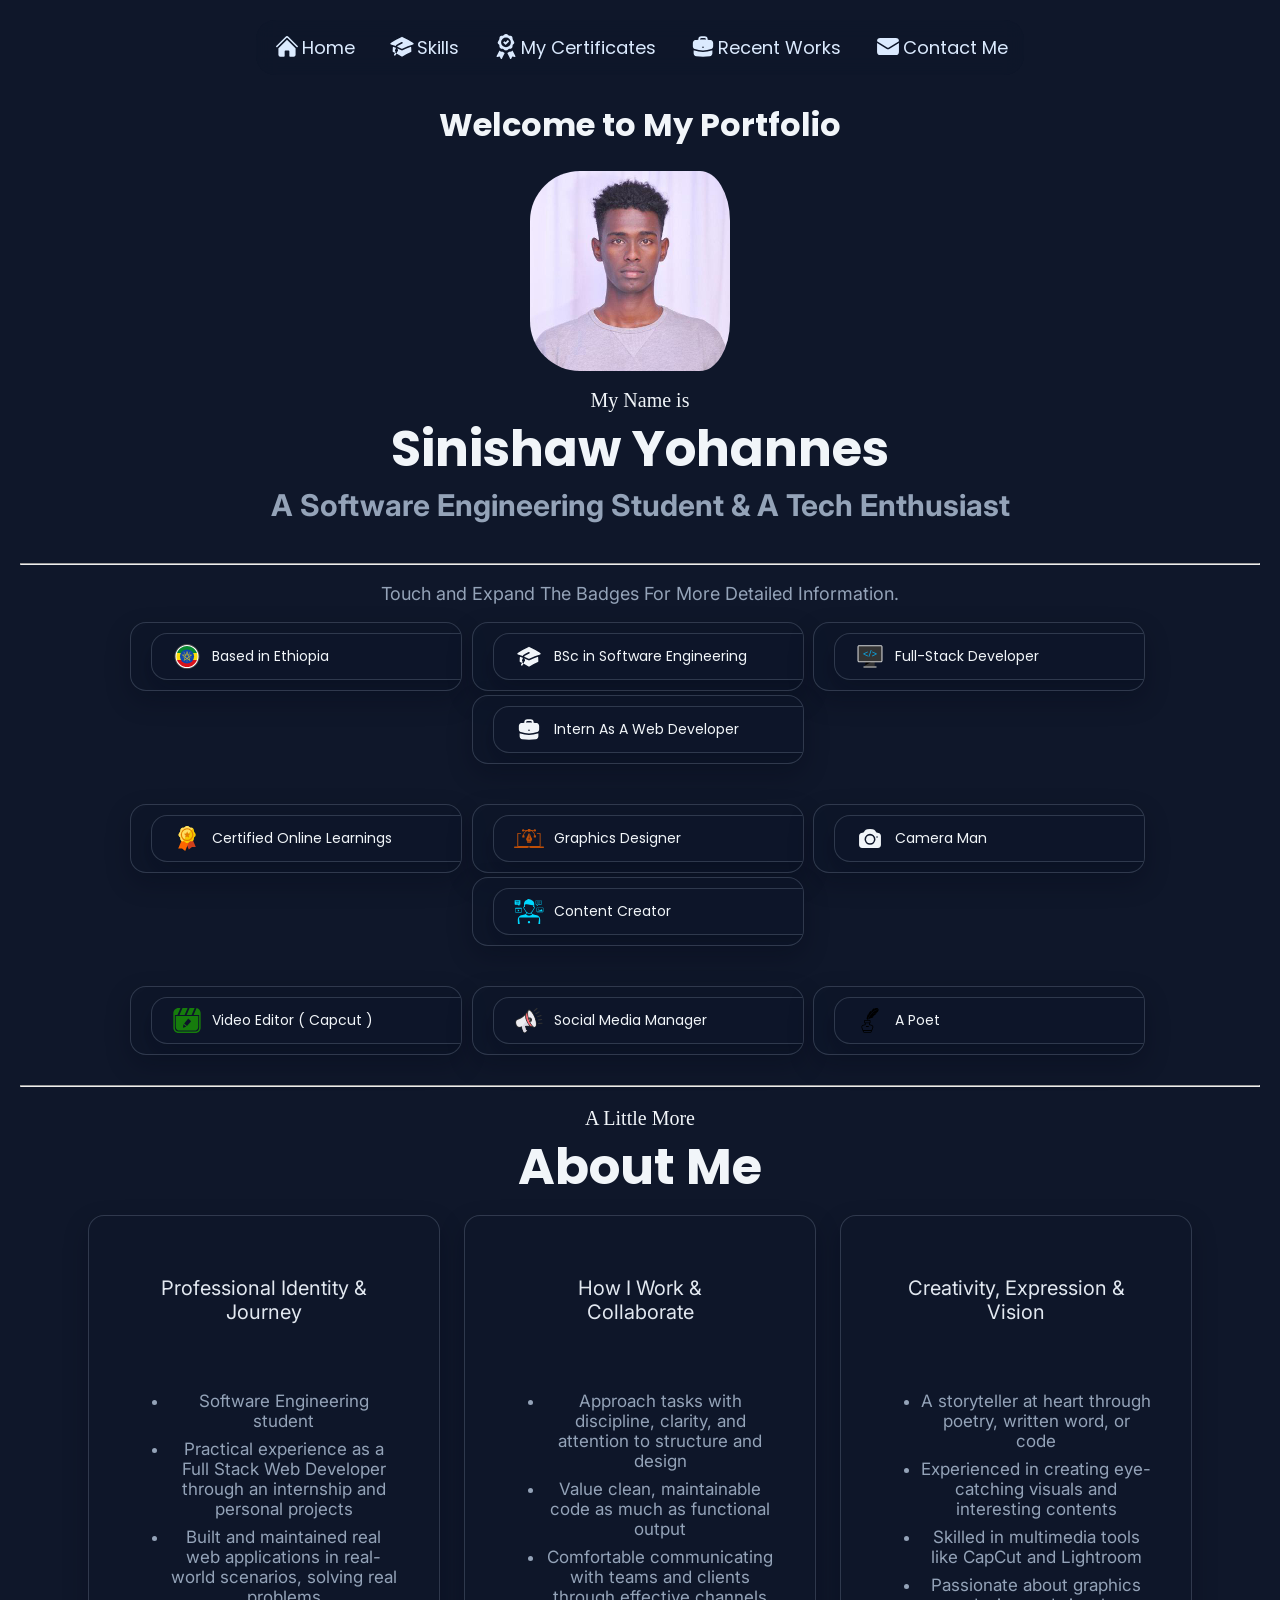
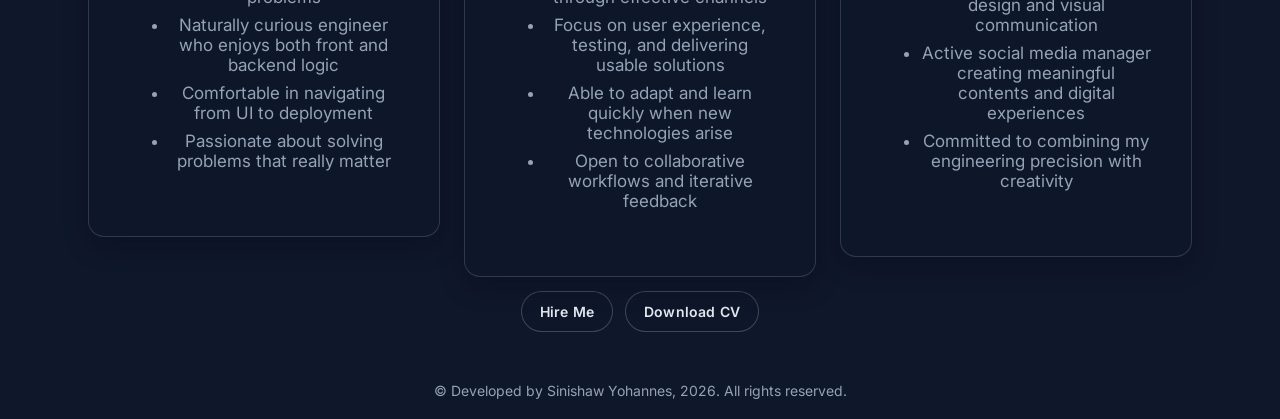
==== commit cea6b4ad: "Describe your changes" ====
--- a/index.html
+++ b/index.html
@@ -117,11 +117,11 @@
         <rect x="21.968" y="46.096" style="fill:#333333;" width="468.16" height="308.128"></rect> <g> <path style="fill:#0BA4E0;" d="M119.664,196.288l91.824-44.56v17.424l-72.832,33.904v0.384l72.832,34.096v17.248l-91.824-44.56 C119.664,210.224,119.664,196.288,119.664,196.288z"></path> 
         <path style="fill:#0BA4E0;" d="M224.928,262.528l47.28-140.448h16.656l-47.28,140.448H224.928z"></path> <path style="fill:#0BA4E0;" d="M392.336,210.624L300.512,254.8v-17.248l74.016-34.096v-0.384l-74.016-34.096v-17.248l91.824,44.176 V210.624z"></path> </g> </g>
         </svg>
-        HTML & CSS Developer</summary>
-        <div class="separator"></div>
-        <div class="badge-content">
-            <!-- <p class="badge-text">Skilled in modern full-stack development, including HTML, CSS, JavaScript, React, Node.js, Express, MongoDB & SQL, Git/GitHub, API development and deployment.</p> -->
-             <p class="badge-text">I have a strong foundation in HTML and have developed few web projects using HTML and CSS</p>
+        Full-Stack Developer</summary>
+        <div class="separator"></div>
+        <div class="badge-content">
+            <p class="badge-text">Skilled in modern full-stack development, including HTML, CSS, JavaScript, React, Node.js, Express, MongoDB & SQL, Git/GitHub, API development and deployment.</p> 
+             <!-- <p class="badge-text">I have a strong foundation in HTML and have developed few web projects using HTML and CSS</p> -->
             <p class="badge-text">Learn more about my skills and projects in the <a href="HTML/skill.html#fswd">Skills</a> and <a href="HTML/recentprojects.html">Projects</a> sections.</p>
         </div>
     </details>
@@ -135,7 +135,7 @@
         Intern As A Web Developer</summary>
         <div class="separator"></div>
         <div class="badge-content">
-            <p class="badge-text">I am currently pursuing a 4-month internship as a web developer at Gamo Zone Science and Technology Department, where I will be learning and gaining practical experience in building and maintaining web applications.</p>
+            <p class="badge-text">I am currently pursuing a 4-month internship as a web developer at Gamo Zone Science and Technology Department, where I will be gaining practical experience in building and maintaining web applications.</p>
         </div>
     </details>
 
@@ -165,8 +165,8 @@
         Certified Online Learnings</summary>
         <div class="separator"></div>
         <div class="badge-content">
-            <!-- <p class="badge-text">I have completed various online courses and certifications in web development, including HTML, CSS, JavaScript, React, Node.js, Express, MongoDB & SQL, Git/GitHub, API development and deployment.</p> -->
-             <p class="badge-text">I have completed various online courses and certifications including HTML and CSS</p>
+            <p class="badge-text">I have completed various online courses and certifications in web development, including HTML, CSS, JavaScript, React, Node.js, Express, MongoDB & SQL, Git/GitHub, API development and deployment.</p> 
+            <!-- <p class="badge-text">I have completed various online courses and certifications including HTML and CSS</p> -->
             <p class="badge-text">You can check my certifications on <a href="HTML/certificates.html">My Certificates</a> section.</p>
     </div>
     </details>
@@ -274,7 +274,7 @@
 <div style="text-align: center;">
 
 <div class="aboutme">
-   <span>
+  <!-- <span>
     <span style="font-size:20px; margin-bottom:0px; color: #e2e8f0;">What I Can Do For You</span>
     <ul>
         <li>Build clean and semantic HTML web pages</li>
@@ -285,18 +285,18 @@
         <li>Ensure websites work across different browsers</li>
         <li>Write organized and maintainable front-end code</li>
     </ul>
-</span>
-    <!-- <span>
+</span> -->
+     <span>
         <span style="font-size:20px; margin-bottom:0px; color: #e2e8f0;">Professional Identity & Journey</span>
         <ul> 
            <li>Software Engineering student</li>
            <li>Practical experience as a Full Stack Web Developer through an internship and personal projects</li>
-           <li>Built and maintained real web applications in real-world scenarios</li> 
+           <li>Built and maintained real web applications in real-world scenarios, solving real problems</li> 
            <li>Naturally curious engineer who enjoys both front and backend logic</li>
-           <li>Comfortable navigating from UI to deployment</li>
-           <li>Passionate about solving problems that matter</li>
+           <li>Comfortable in navigating from UI to deployment</li>
+           <li>Passionate about solving problems that really matter</li>
         </ul>
-    </span> -->
+    </span> 
 </div>
 
 <div class="aboutme">
@@ -305,7 +305,7 @@
         <ul>
            <li>Approach tasks with discipline, clarity, and attention to structure and design</li>
            <li>Value clean, maintainable code as much as functional output</li>
-           <li>Comfortable communicating with teams and clients through clear and effective channels</li> 
+           <li>Comfortable communicating with teams and clients through effective channels</li> 
            <li>Focus on user experience, testing, and delivering usable solutions</li>
            <li>Able to adapt and learn quickly when new technologies arise</li>
            <li>Open to collaborative workflows and iterative feedback</li>
@@ -317,11 +317,11 @@
     <span>
         <span style="font-size:20px; margin-bottom:0px; color: #e2e8f0;">Creativity, Expression & Vision</span>
         <ul>
-           <li>A storyteller at heart telling stories through poetry, written word, or code</li>
-           <li>Experienced in creating eye-catching visuals and interesting contents that tell a lot of stories</li>
-           <li>Skilled in editing and multimedia tools like CapCut and Lightroom</li> 
-           <li>Passionate about graphics design, UI/UX, and visual communication</li>
-           <li>Active social media manager creating meaningful contents and live digital experiences</li>
+           <li>A storyteller at heart through poetry, written word, or code</li>
+           <li>Experienced in creating eye-catching visuals and interesting contents</li>
+           <li>Skilled in multimedia tools like CapCut and Lightroom</li> 
+           <li>Passionate about graphics design and visual communication</li>
+           <li>Active social media manager creating meaningful contents and digital experiences</li>
            <li>Committed to combining my engineering precision with creativity</li>
         </ul>
     </span> 
